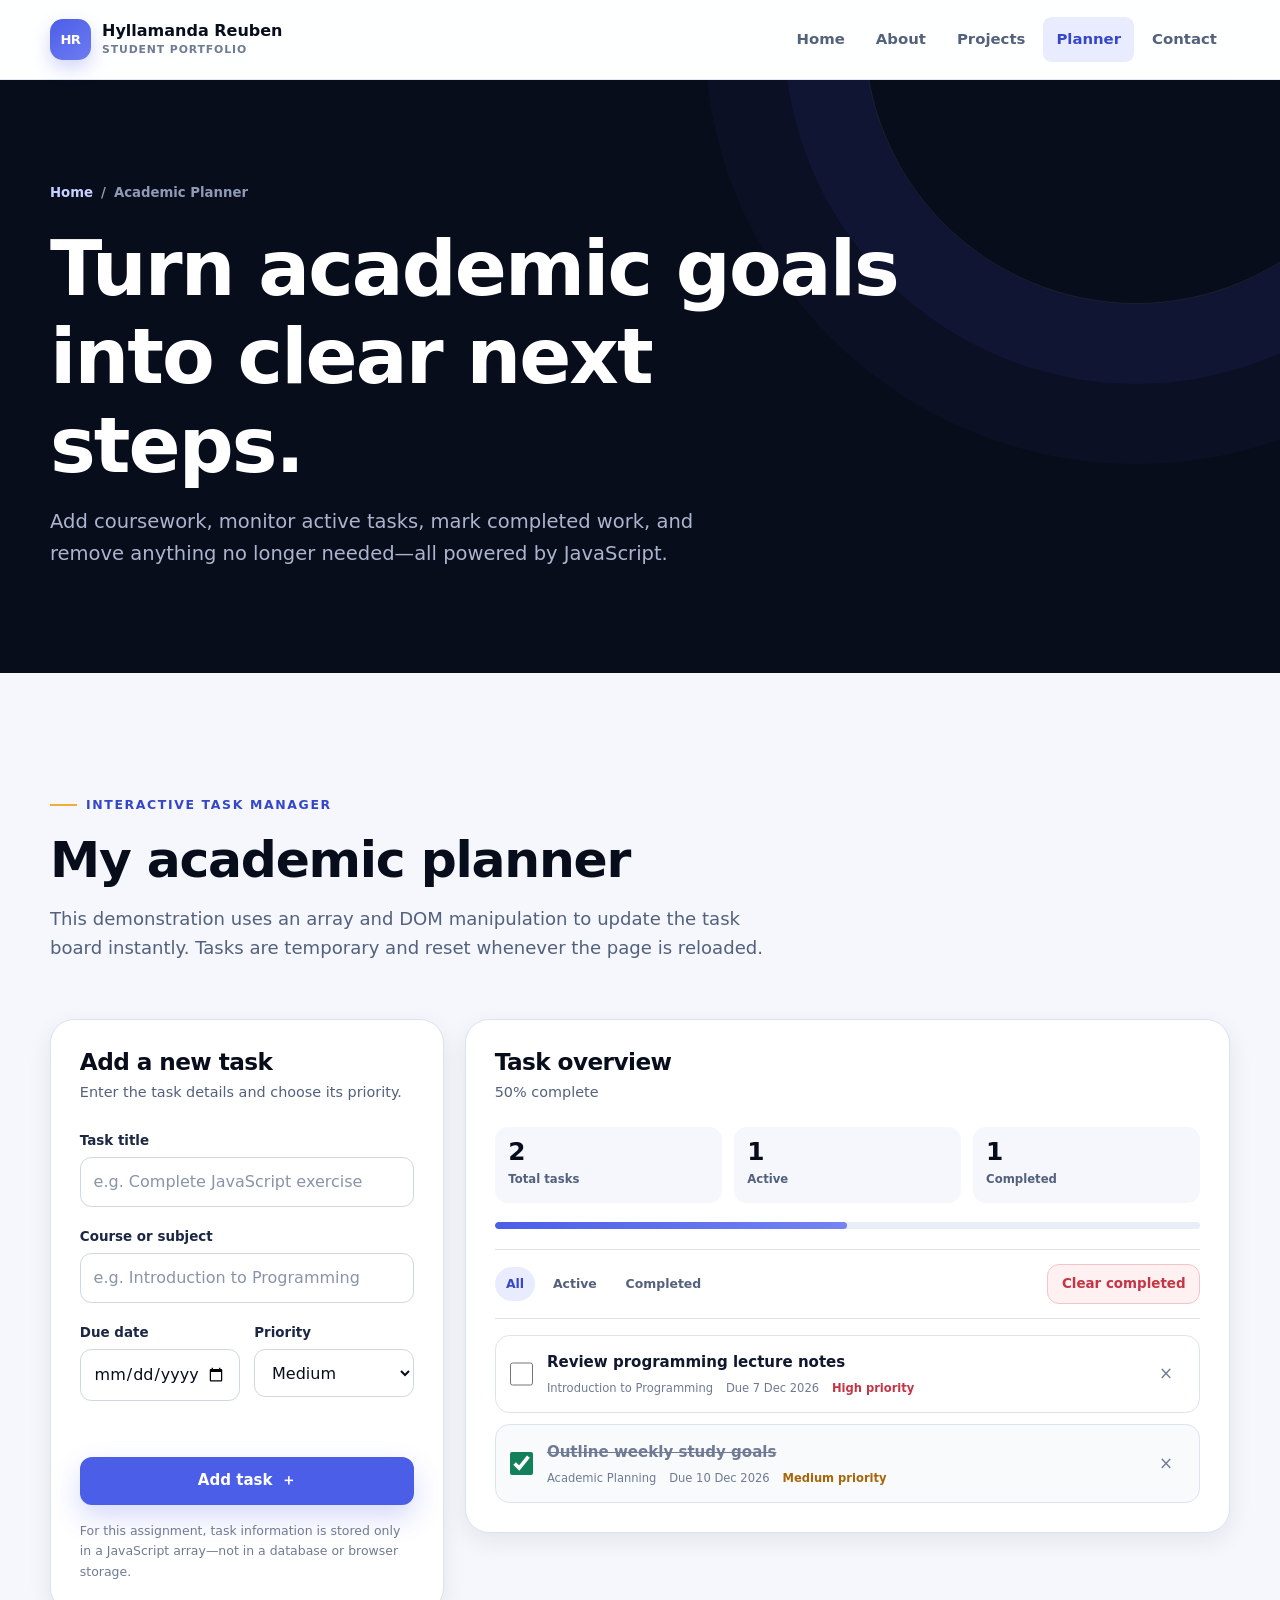
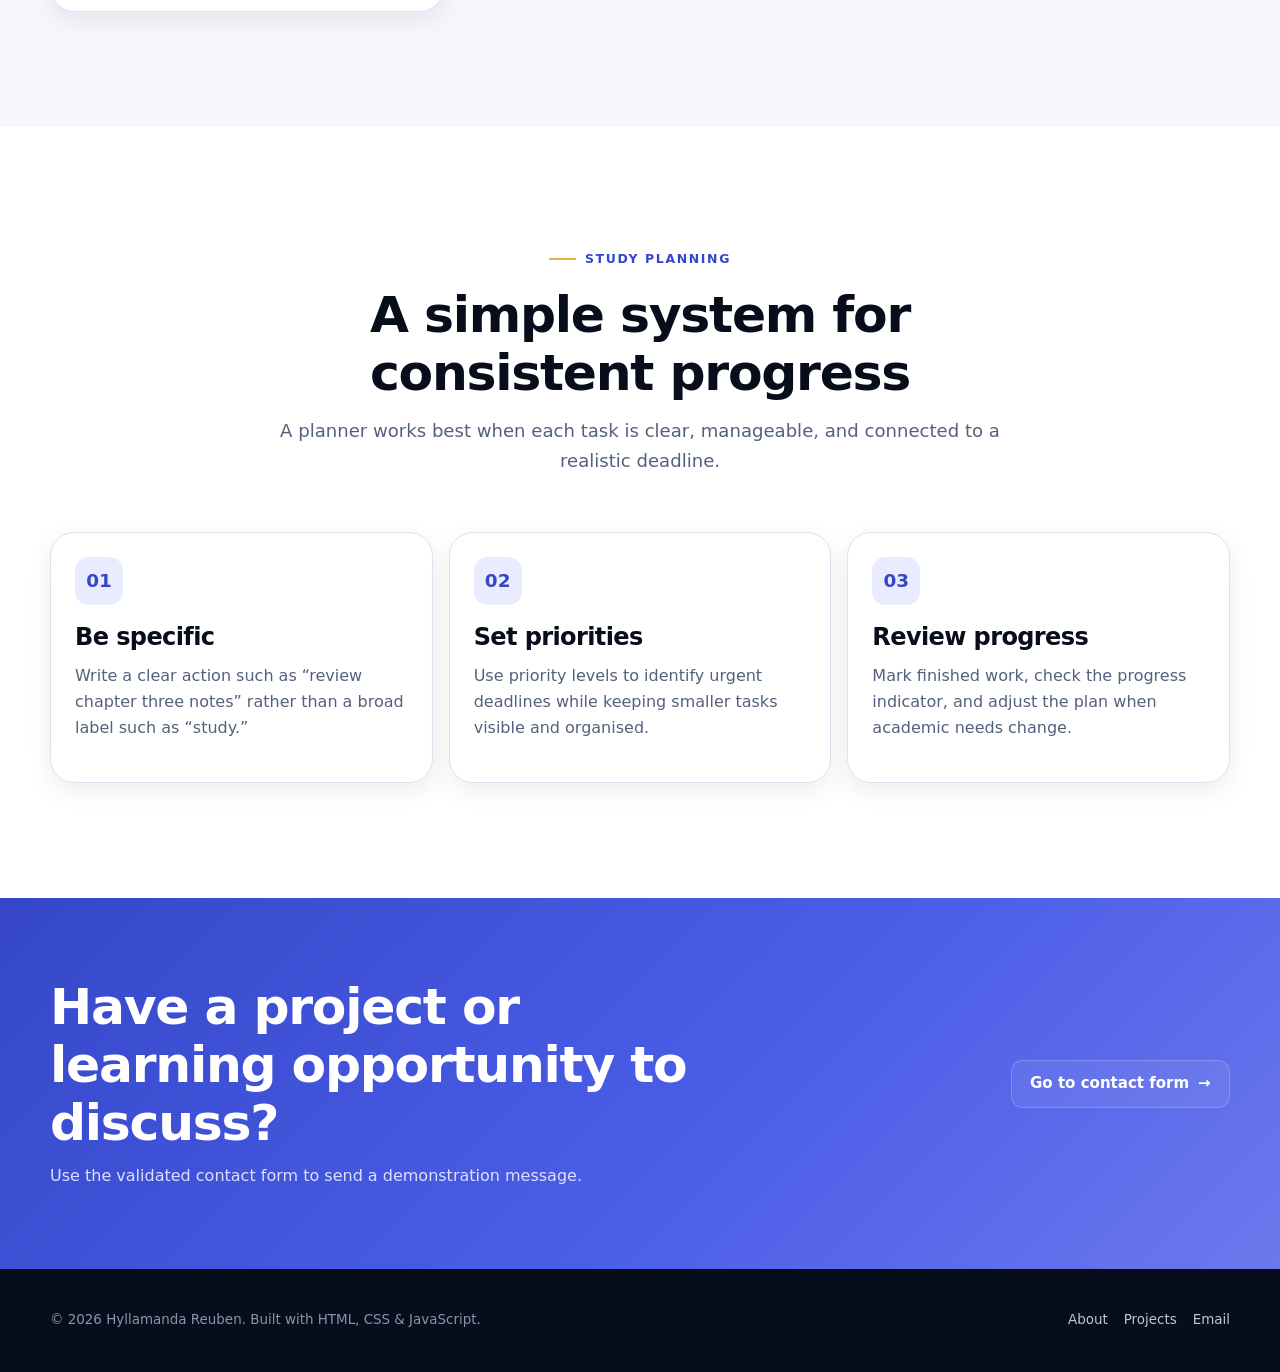
==== planner.html @ eca3fdf8 "Add files via upload" ====
<!DOCTYPE html>
<html lang="en">
<head>
  <meta charset="UTF-8">
  <meta name="viewport" content="width=device-width, initial-scale=1.0">
  <meta name="description" content="An interactive JavaScript academic planner for adding, completing, filtering, and deleting student tasks.">
  <meta name="theme-color" content="#10182d">
  <title>Academic Planner | Hyllamanda Reuben</title>
  <link rel="icon" href="favicon.svg" type="image/svg+xml">
  <link rel="stylesheet" href="styles.css">
  <script src="script.js" defer></script>
</head>
<body>
  <a class="skip-link" href="#main-content">Skip to main content</a>

  <header class="site-header">
    <div class="container nav-wrapper">
      <a class="brand" href="index.html" aria-label="Hyllamanda Reuben portfolio home">
        <span class="brand-mark" aria-hidden="true">HR</span>
        <span class="brand-text">
          <span>Hyllamanda Reuben</span>
          <small>Student portfolio</small>
        </span>
      </a>

      <button class="menu-toggle" type="button" aria-expanded="false" aria-controls="site-navigation">
        <span class="menu-toggle-lines" aria-hidden="true"></span>
        <span class="sr-only">Toggle navigation</span>
      </button>

      <nav class="site-nav" id="site-navigation" aria-label="Primary navigation">
        <ul>
          <li><a href="index.html">Home</a></li>
          <li><a href="about.html">About</a></li>
          <li><a href="projects.html">Projects</a></li>
          <li><a href="planner.html" aria-current="page">Planner</a></li>
          <li><a href="contact.html">Contact</a></li>
        </ul>
      </nav>
    </div>
  </header>

  <main id="main-content">
    <section class="page-hero" aria-labelledby="page-title">
      <div class="container">
        <nav class="breadcrumbs" aria-label="Breadcrumb">
          <a href="index.html">Home</a><span aria-hidden="true">/</span><span>Academic Planner</span>
        </nav>
        <h1 id="page-title">Turn academic goals into clear next steps.</h1>
        <p>Add coursework, monitor active tasks, mark completed work, and remove anything no longer needed—all powered by JavaScript.</p>
      </div>
    </section>

    <section class="section" aria-labelledby="planner-title">
      <div class="container">
        <header class="section-heading reveal">
          <span class="eyebrow">Interactive task manager</span>
          <h2 id="planner-title">My academic planner</h2>
          <p>This demonstration uses an array and DOM manipulation to update the task board instantly. Tasks are temporary and reset whenever the page is reloaded.</p>
        </header>

        <div class="planner-shell">
          <aside class="card task-form-card reveal" aria-labelledby="add-task-title">
            <div class="card-heading">
              <h2 id="add-task-title">Add a new task</h2>
              <p>Enter the task details and choose its priority.</p>
            </div>

            <form id="task-form" class="form-grid" novalidate>
              <div class="form-field">
                <label for="task-title">Task title</label>
                <input id="task-title" name="taskTitle" type="text" maxlength="80" placeholder="e.g. Complete JavaScript exercise" required>
              </div>

              <div class="form-field">
                <label for="task-course">Course or subject</label>
                <input id="task-course" name="taskCourse" type="text" maxlength="60" placeholder="e.g. Introduction to Programming" required>
              </div>

              <div class="form-row">
                <div class="form-field">
                  <label for="task-due-date">Due date</label>
                  <input id="task-due-date" name="taskDueDate" type="date" required>
                </div>
                <div class="form-field">
                  <label for="task-priority">Priority</label>
                  <select id="task-priority" name="taskPriority">
                    <option value="low">Low</option>
                    <option value="medium" selected>Medium</option>
                    <option value="high">High</option>
                  </select>
                </div>
              </div>

              <p class="field-error" id="task-form-error" aria-live="polite"></p>
              <button class="button button-primary" type="submit">Add task <span aria-hidden="true">＋</span></button>
              <p class="form-note">For this assignment, task information is stored only in a JavaScript array—not in a database or browser storage.</p>
            </form>
          </aside>

          <section class="card task-board reveal" aria-labelledby="task-board-title">
            <div class="card-heading">
              <h2 id="task-board-title">Task overview</h2>
              <p id="task-progress-text" aria-live="polite">0% complete</p>
            </div>

            <div class="task-summary" aria-label="Task statistics">
              <div class="summary-item">
                <strong id="total-tasks">0</strong>
                <span>Total tasks</span>
              </div>
              <div class="summary-item">
                <strong id="active-tasks">0</strong>
                <span>Active</span>
              </div>
              <div class="summary-item">
                <strong id="completed-tasks">0</strong>
                <span>Completed</span>
              </div>
            </div>

            <div class="progress-track">
              <div class="progress-bar" id="task-progress" role="progressbar" aria-label="Task completion" aria-valuemin="0" aria-valuemax="100" aria-valuenow="0"></div>
            </div>

            <div class="board-tools">
              <div class="filter-group" role="group" aria-label="Filter tasks">
                <button class="filter-button" type="button" data-task-filter="all" aria-pressed="true">All</button>
                <button class="filter-button" type="button" data-task-filter="active" aria-pressed="false">Active</button>
                <button class="filter-button" type="button" data-task-filter="completed" aria-pressed="false">Completed</button>
              </div>
              <button class="button button-danger button-sm" id="clear-completed" type="button">Clear completed</button>
            </div>

            <ul class="task-list" id="task-list" aria-label="Academic tasks"></ul>

            <div class="empty-state" id="task-empty-state" hidden>
              <span class="empty-icon" aria-hidden="true">✓</span>
              <h3>Nothing here yet</h3>
              <p>There are no tasks to display.</p>
            </div>

            <noscript>
              <p class="project-note">JavaScript is required to use the interactive academic planner.</p>
            </noscript>
          </section>
        </div>
      </div>
    </section>

    <section class="section surface-white" aria-labelledby="planner-tips-title">
      <div class="container">
        <header class="section-heading center reveal">
          <span class="eyebrow">Study planning</span>
          <h2 id="planner-tips-title">A simple system for consistent progress</h2>
          <p>A planner works best when each task is clear, manageable, and connected to a realistic deadline.</p>
        </header>

        <div class="feature-grid">
          <article class="card feature-card reveal">
            <span class="icon-tile" aria-hidden="true">01</span>
            <h3>Be specific</h3>
            <p>Write a clear action such as “review chapter three notes” rather than a broad label such as “study.”</p>
          </article>
          <article class="card feature-card reveal">
            <span class="icon-tile" aria-hidden="true">02</span>
            <h3>Set priorities</h3>
            <p>Use priority levels to identify urgent deadlines while keeping smaller tasks visible and organised.</p>
          </article>
          <article class="card feature-card reveal">
            <span class="icon-tile" aria-hidden="true">03</span>
            <h3>Review progress</h3>
            <p>Mark finished work, check the progress indicator, and adjust the plan when academic needs change.</p>
          </article>
        </div>
      </div>
    </section>

    <section class="cta-band" aria-labelledby="planner-cta-title">
      <div class="container cta-layout">
        <div>
          <h2 id="planner-cta-title">Have a project or learning opportunity to discuss?</h2>
          <p>Use the validated contact form to send a demonstration message.</p>
        </div>
        <a class="button button-ghost" href="contact.html">Go to contact form <span aria-hidden="true">→</span></a>
      </div>
    </section>
  </main>

  <footer class="site-footer">
    <div class="container footer-layout">
      <p>© <span data-current-year>2026</span> Hyllamanda Reuben. Built with HTML, CSS &amp; JavaScript.</p>
      <ul class="footer-links">
        <li><a href="about.html">About</a></li>
        <li><a href="projects.html">Projects</a></li>
        <li><a href="mailto:h.reuben2434@miva.edu.ng">Email</a></li>
      </ul>
    </div>
  </footer>

  <div class="toast-region" aria-live="polite" aria-atomic="true"></div>
</body>
</html>
---- styles.css ----
/* =====================================================
   Hyllamanda Reuben — Student Portfolio
   External stylesheet: responsive layout, Flexbox, Grid,
   navigation, transitions, animations and accessibility.
   ===================================================== */

:root {
  --ink-950: #080d1c;
  --ink-900: #10182d;
  --ink-800: #1b2744;
  --ink-700: #33405f;
  --ink-600: #53617d;
  --ink-500: #6f7b94;
  --paper: #ffffff;
  --surface: #f5f7fc;
  --surface-strong: #e9edf7;
  --primary: #4b5ee8;
  --primary-dark: #3547c8;
  --primary-soft: #e9ecff;
  --accent: #f0ad3d;
  --accent-dark: #a86608;
  --success: #12815a;
  --success-soft: #e3f7ef;
  --danger: #c53645;
  --danger-soft: #fff0f2;
  --border: #dce2ef;
  --shadow-sm: 0 8px 24px rgb(16 24 45 / 8%);
  --shadow-md: 0 18px 50px rgb(16 24 45 / 13%);
  --shadow-lg: 0 28px 70px rgb(8 13 28 / 20%);
  --radius-sm: 0.65rem;
  --radius-md: 1rem;
  --radius-lg: 1.5rem;
  --radius-xl: 2rem;
  --container: 1180px;
  --header-height: 5rem;
  --transition: 180ms ease;
}

*,
*::before,
*::after {
  box-sizing: border-box;
}

html {
  scroll-behavior: smooth;
  scroll-padding-top: calc(var(--header-height) + 1.25rem);
}

body {
  margin: 0;
  min-width: 320px;
  background: var(--surface);
  color: var(--ink-900);
  font-family: Inter, ui-sans-serif, system-ui, -apple-system, BlinkMacSystemFont, "Segoe UI", sans-serif;
  font-size: 1rem;
  line-height: 1.65;
  text-rendering: optimizeLegibility;
}

body.nav-open {
  overflow: hidden;
}

img,
picture,
svg {
  display: block;
  max-width: 100%;
}

img {
  height: auto;
}

button,
input,
select,
textarea {
  font: inherit;
}

button,
a {
  -webkit-tap-highlight-color: transparent;
}

a {
  color: var(--primary-dark);
  text-decoration-thickness: 0.08em;
  text-underline-offset: 0.18em;
}

a:hover {
  color: var(--primary);
}

p,
h1,
h2,
h3,
h4 {
  margin-top: 0;
}

h1,
h2,
h3,
h4 {
  color: var(--ink-950);
  font-weight: 750;
  line-height: 1.15;
  letter-spacing: -0.025em;
}

h1 {
  font-size: clamp(2.55rem, 7vw, 5.4rem);
}

h2 {
  font-size: clamp(1.9rem, 4vw, 3.15rem);
}

h3 {
  font-size: clamp(1.2rem, 2vw, 1.5rem);
}

::selection {
  background: var(--accent);
  color: var(--ink-950);
}

:focus-visible {
  outline: 3px solid var(--accent);
  outline-offset: 4px;
}

.container {
  width: min(100% - 2rem, var(--container));
  margin-inline: auto;
}

.narrow {
  width: min(100% - 2rem, 820px);
  margin-inline: auto;
}

.section {
  padding-block: clamp(4.25rem, 9vw, 7.5rem);
}

.section-sm {
  padding-block: clamp(2.75rem, 6vw, 4.5rem);
}

.surface-white {
  background: var(--paper);
}

.surface-dark {
  background: var(--ink-950);
  color: #dce3f6;
}

.surface-dark h2,
.surface-dark h3 {
  color: var(--paper);
}

.muted {
  color: var(--ink-600);
}

.center {
  text-align: center;
}

.sr-only {
  position: absolute;
  width: 1px;
  height: 1px;
  padding: 0;
  margin: -1px;
  overflow: hidden;
  clip: rect(0, 0, 0, 0);
  white-space: nowrap;
  border: 0;
}

.skip-link {
  position: fixed;
  z-index: 9999;
  top: 0.75rem;
  left: 0.75rem;
  padding: 0.7rem 1rem;
  border-radius: var(--radius-sm);
  background: var(--paper);
  color: var(--ink-950);
  font-weight: 750;
  transform: translateY(-180%);
  transition: transform var(--transition);
}

.skip-link:focus {
  transform: translateY(0);
}

/* Header and navigation */
.site-header {
  position: sticky;
  z-index: 1000;
  top: 0;
  height: var(--header-height);
  border-bottom: 1px solid rgb(220 226 239 / 80%);
  background: rgb(255 255 255 / 90%);
  -webkit-backdrop-filter: blur(18px);
  backdrop-filter: blur(18px);
}

.nav-wrapper {
  display: flex;
  align-items: center;
  justify-content: space-between;
  height: 100%;
  gap: 2rem;
}

.brand {
  display: inline-flex;
  align-items: center;
  gap: 0.7rem;
  color: var(--ink-950);
  font-weight: 800;
  line-height: 1.05;
  text-decoration: none;
}

.brand:hover {
  color: var(--ink-950);
}

.brand-mark {
  display: grid;
  width: 2.55rem;
  aspect-ratio: 1;
  place-items: center;
  border-radius: 0.8rem;
  background: linear-gradient(145deg, var(--primary), #6e7cf1);
  box-shadow: 0 8px 18px rgb(75 94 232 / 25%);
  color: var(--paper);
  font-size: 0.82rem;
  letter-spacing: -0.04em;
}

.brand-text span,
.brand-text small {
  display: block;
}

.brand-text small {
  margin-top: 0.25rem;
  color: var(--ink-500);
  font-size: 0.68rem;
  font-weight: 650;
  letter-spacing: 0.08em;
  text-transform: uppercase;
}

.site-nav ul {
  display: flex;
  align-items: center;
  gap: 0.3rem;
  margin: 0;
  padding: 0;
  list-style: none;
}

.site-nav a {
  display: block;
  position: relative;
  padding: 0.62rem 0.82rem;
  border-radius: 0.55rem;
  color: var(--ink-600);
  font-size: 0.93rem;
  font-weight: 700;
  text-decoration: none;
  transition: color var(--transition), background-color var(--transition), transform var(--transition);
}

.site-nav a:hover {
  background: var(--surface);
  color: var(--ink-950);
  transform: translateY(-1px);
}

.site-nav a[aria-current="page"] {
  background: var(--primary-soft);
  color: var(--primary-dark);
}

.menu-toggle {
  display: none;
  width: 2.75rem;
  height: 2.75rem;
  padding: 0;
  border: 1px solid var(--border);
  border-radius: 0.75rem;
  background: var(--paper);
  color: var(--ink-950);
  cursor: pointer;
}

.menu-toggle-lines,
.menu-toggle-lines::before,
.menu-toggle-lines::after {
  display: block;
  width: 1.25rem;
  height: 2px;
  margin: auto;
  border-radius: 99px;
  background: currentColor;
  transition: transform var(--transition), opacity var(--transition);
}

.menu-toggle-lines {
  position: relative;
}

.menu-toggle-lines::before,
.menu-toggle-lines::after {
  position: absolute;
  left: 0;
  content: "";
}

.menu-toggle-lines::before {
  transform: translateY(-6px);
}

.menu-toggle-lines::after {
  transform: translateY(6px);
}

.menu-toggle[aria-expanded="true"] .menu-toggle-lines {
  background: transparent;
}

.menu-toggle[aria-expanded="true"] .menu-toggle-lines::before {
  transform: rotate(45deg);
}

.menu-toggle[aria-expanded="true"] .menu-toggle-lines::after {
  transform: rotate(-45deg);
}

/* Common labels, buttons, cards and headings */
.eyebrow {
  display: inline-flex;
  align-items: center;
  gap: 0.55rem;
  margin-bottom: 1rem;
  color: var(--primary-dark);
  font-size: 0.78rem;
  font-weight: 800;
  letter-spacing: 0.13em;
  text-transform: uppercase;
}

.eyebrow::before {
  width: 1.7rem;
  height: 2px;
  background: var(--accent);
  content: "";
}

.surface-dark .eyebrow {
  color: #aeb9ff;
}

.section-heading {
  max-width: 720px;
  margin-bottom: clamp(2rem, 5vw, 3.5rem);
}

.section-heading.center {
  margin-inline: auto;
}

.section-heading h2 {
  margin-bottom: 0.9rem;
}

.section-heading p {
  margin-bottom: 0;
  color: var(--ink-600);
  font-size: clamp(1rem, 2vw, 1.13rem);
}

.surface-dark .section-heading p {
  color: #aeb9cf;
}

.button-row {
  display: flex;
  flex-wrap: wrap;
  gap: 0.8rem;
}

.button {
  display: inline-flex;
  min-height: 3rem;
  align-items: center;
  justify-content: center;
  gap: 0.55rem;
  padding: 0.73rem 1.15rem;
  border: 1px solid transparent;
  border-radius: 0.75rem;
  cursor: pointer;
  font-size: 0.94rem;
  font-weight: 750;
  line-height: 1;
  text-decoration: none;
  transition: transform var(--transition), box-shadow var(--transition), background-color var(--transition), border-color var(--transition);
}

.button:hover {
  transform: translateY(-2px);
}

.button-primary {
  background: var(--primary);
  box-shadow: 0 12px 28px rgb(75 94 232 / 23%);
  color: var(--paper);
}

.button-primary:hover {
  background: var(--primary-dark);
  color: var(--paper);
}

.button-secondary {
  border-color: var(--border);
  background: var(--paper);
  color: var(--ink-900);
}

.button-secondary:hover {
  border-color: #b8c1d6;
  color: var(--ink-950);
}

.button-ghost {
  border-color: rgb(255 255 255 / 18%);
  background: rgb(255 255 255 / 7%);
  color: var(--paper);
}

.button-ghost:hover {
  border-color: rgb(255 255 255 / 35%);
  background: rgb(255 255 255 / 12%);
  color: var(--paper);
}

.button-danger {
  border-color: #f1c6cb;
  background: var(--danger-soft);
  color: var(--danger);
}

.button-sm {
  min-height: 2.5rem;
  padding: 0.58rem 0.85rem;
  font-size: 0.84rem;
}

.text-link {
  display: inline-flex;
  align-items: center;
  gap: 0.4rem;
  font-weight: 750;
  text-decoration: none;
}

.text-link::after {
  content: "→";
  transition: transform var(--transition);
}

.text-link:hover::after {
  transform: translateX(4px);
}

.card {
  border: 1px solid var(--border);
  border-radius: var(--radius-lg);
  background: var(--paper);
  box-shadow: var(--shadow-sm);
}

.icon-tile {
  display: grid;
  width: 3rem;
  aspect-ratio: 1;
  place-items: center;
  border-radius: 0.85rem;
  background: var(--primary-soft);
  color: var(--primary-dark);
  font-size: 1.15rem;
  font-weight: 800;
}

.tag-list {
  display: flex;
  flex-wrap: wrap;
  gap: 0.48rem;
  margin: 0;
  padding: 0;
  list-style: none;
}

.tag {
  display: inline-flex;
  padding: 0.35rem 0.64rem;
  border: 1px solid var(--border);
  border-radius: 999px;
  background: var(--surface);
  color: var(--ink-700);
  font-size: 0.76rem;
  font-weight: 750;
  line-height: 1.3;
}

/* Home hero */
.home-hero {
  position: relative;
  overflow: hidden;
  padding-block: clamp(3rem, 8vw, 7rem);
  background:
    radial-gradient(circle at 82% 20%, rgb(75 94 232 / 14%), transparent 28rem),
    radial-gradient(circle at 5% 90%, rgb(240 173 61 / 12%), transparent 25rem),
    var(--paper);
}

.home-hero::before {
  position: absolute;
  inset: 0;
  opacity: 0.28;
  background-image: linear-gradient(#dfe4f1 1px, transparent 1px), linear-gradient(90deg, #dfe4f1 1px, transparent 1px);
  background-size: 60px 60px;
  -webkit-mask-image: linear-gradient(to right, transparent, black 55%, transparent);
  mask-image: linear-gradient(to right, transparent, black 55%, transparent);
  pointer-events: none;
  content: "";
}

.hero-grid {
  display: grid;
  position: relative;
  z-index: 1;
  grid-template-columns: minmax(0, 1.08fr) minmax(340px, 0.78fr);
  align-items: center;
  gap: clamp(2.5rem, 7vw, 6rem);
}

.hero-copy h1 {
  max-width: 760px;
  margin-bottom: 1.3rem;
}

.hero-copy h1 span {
  color: var(--primary);
}

.hero-lead {
  max-width: 660px;
  margin-bottom: 2rem;
  color: var(--ink-600);
  font-size: clamp(1.05rem, 2vw, 1.25rem);
}

.hero-meta {
  display: flex;
  flex-wrap: wrap;
  gap: 1.25rem;
  margin-top: 2rem;
  color: var(--ink-700);
  font-size: 0.9rem;
  font-weight: 650;
}

.hero-meta span {
  display: inline-flex;
  align-items: center;
  gap: 0.45rem;
}

.meta-dot {
  width: 0.48rem;
  height: 0.48rem;
  border-radius: 50%;
  background: var(--success);
  box-shadow: 0 0 0 5px var(--success-soft);
}

.hero-visual {
  position: relative;
  width: min(100%, 450px);
  margin-inline: auto;
  animation: hero-arrive 700ms ease-out both;
}

.portrait-frame {
  position: relative;
  padding: 0.65rem;
  border-radius: 2rem;
  background: var(--paper);
  box-shadow: var(--shadow-lg);
  transform: rotate(1.5deg);
}

.portrait-frame::before {
  position: absolute;
  z-index: -1;
  inset: -1rem 1rem 1rem -1rem;
  border-radius: 2rem;
  background: linear-gradient(145deg, var(--primary), #7a88f3 60%, var(--accent));
  content: "";
}

.portrait-frame img {
  width: 100%;
  aspect-ratio: 1 / 1.08;
  border-radius: 1.55rem;
  object-fit: cover;
  object-position: center 26%;
}

.float-card {
  position: absolute;
  z-index: 2;
  right: -1.2rem;
  bottom: 2.4rem;
  max-width: 220px;
  padding: 0.9rem 1rem;
  border: 1px solid rgb(255 255 255 / 70%);
  border-radius: 1rem;
  background: rgb(255 255 255 / 93%);
  box-shadow: var(--shadow-md);
  -webkit-backdrop-filter: blur(10px);
  backdrop-filter: blur(10px);
}

.float-card strong,
.float-card span {
  display: block;
}

.float-card strong {
  color: var(--ink-950);
  font-size: 0.9rem;
}

.float-card span {
  color: var(--ink-600);
  font-size: 0.76rem;
}

.quick-facts {
  display: grid;
  grid-template-columns: repeat(3, 1fr);
  gap: 1rem;
  margin-top: -1.5rem;
  position: relative;
  z-index: 3;
}

.fact-card {
  display: flex;
  align-items: center;
  gap: 1rem;
  padding: 1.15rem;
}

.fact-card strong,
.fact-card span {
  display: block;
}

.fact-card strong {
  margin-bottom: 0.18rem;
  color: var(--ink-950);
  line-height: 1.25;
}

.fact-card span {
  color: var(--ink-600);
  font-size: 0.84rem;
}

/* Biography and feature grids */
.two-column {
  display: grid;
  grid-template-columns: repeat(2, minmax(0, 1fr));
  align-items: center;
  gap: clamp(2.5rem, 7vw, 6rem);
}

.bio-copy p {
  color: var(--ink-600);
  font-size: 1.04rem;
}

.bio-copy .lead-line {
  color: var(--ink-800);
  font-size: clamp(1.15rem, 2vw, 1.35rem);
  font-weight: 650;
}

.value-panel {
  position: relative;
  overflow: hidden;
  padding: clamp(1.5rem, 4vw, 2.4rem);
  background: var(--ink-950);
  color: #c4cce0;
}

.value-panel::after {
  position: absolute;
  width: 14rem;
  height: 14rem;
  right: -5rem;
  bottom: -7rem;
  border-radius: 50%;
  background: rgb(75 94 232 / 36%);
  filter: blur(1px);
  content: "";
}

.value-panel > * {
  position: relative;
  z-index: 1;
}

.value-panel h3 {
  color: var(--paper);
  font-size: 1.8rem;
}

.check-list,
.detail-list {
  margin: 1.4rem 0 0;
  padding: 0;
  list-style: none;
}

.check-list li {
  display: flex;
  gap: 0.8rem;
  align-items: flex-start;
  padding-block: 0.6rem;
}

.check-list li::before {
  display: grid;
  flex: 0 0 1.35rem;
  width: 1.35rem;
  aspect-ratio: 1;
  margin-top: 0.18rem;
  place-items: center;
  border-radius: 50%;
  background: rgb(240 173 61 / 18%);
  color: #ffd483;
  font-size: 0.72rem;
  font-weight: 900;
  content: "✓";
}

.feature-grid {
  display: grid;
  grid-template-columns: repeat(3, 1fr);
  gap: 1rem;
}

.feature-card {
  padding: 1.5rem;
  transition: transform var(--transition), box-shadow var(--transition), border-color var(--transition);
}

.feature-card:hover {
  border-color: #c5ccef;
  box-shadow: var(--shadow-md);
  transform: translateY(-5px);
}

.feature-card .icon-tile {
  margin-bottom: 1.2rem;
}

.feature-card h3 {
  margin-bottom: 0.7rem;
}

.feature-card p {
  margin-bottom: 1rem;
  color: var(--ink-600);
}

.audio-card {
  display: grid;
  overflow: hidden;
  grid-template-columns: 0.75fr 1.25fr;
}

.audio-visual {
  display: grid;
  min-height: 280px;
  place-items: center;
  padding: 2rem;
  background:
    radial-gradient(circle at 30% 25%, rgb(240 173 61 / 35%), transparent 9rem),
    linear-gradient(145deg, #202d55, var(--ink-950));
  color: var(--paper);
}

.sound-mark {
  display: flex;
  height: 100px;
  align-items: center;
  gap: 0.35rem;
}

.sound-mark span {
  width: 0.38rem;
  border-radius: 999px;
  background: var(--accent);
  animation: sound-wave 1.2s ease-in-out infinite alternate;
}

.sound-mark span:nth-child(1),
.sound-mark span:nth-child(5) { height: 35%; }
.sound-mark span:nth-child(2),
.sound-mark span:nth-child(4) { height: 68%; animation-delay: 180ms; }
.sound-mark span:nth-child(3) { height: 100%; animation-delay: 360ms; }

.audio-content {
  padding: clamp(1.5rem, 5vw, 3rem);
}

.audio-content audio {
  width: 100%;
  margin: 1.25rem 0;
  accent-color: var(--primary);
}

.transcript {
  border-top: 1px solid var(--border);
  padding-top: 1rem;
}

.transcript summary {
  cursor: pointer;
  color: var(--primary-dark);
  font-weight: 750;
}

.transcript p {
  margin: 0.9rem 0 0;
  color: var(--ink-600);
  font-size: 0.9rem;
}

/* Inner page banner */
.page-hero {
  position: relative;
  overflow: hidden;
  padding-block: clamp(3.75rem, 8vw, 6.5rem);
  background: var(--ink-950);
  color: #cbd3e8;
}

.page-hero::after {
  position: absolute;
  width: 34rem;
  height: 34rem;
  top: -20rem;
  right: -8rem;
  border: 1px solid rgb(255 255 255 / 8%);
  border-radius: 50%;
  box-shadow: 0 0 0 5rem rgb(75 94 232 / 7%), 0 0 0 10rem rgb(75 94 232 / 4%);
  content: "";
}

.page-hero .container {
  position: relative;
  z-index: 1;
}

.page-hero h1 {
  max-width: 850px;
  margin-bottom: 1rem;
  color: var(--paper);
  font-size: clamp(2.5rem, 7vw, 4.8rem);
}

.page-hero p {
  max-width: 720px;
  margin-bottom: 0;
  color: #abb5ce;
  font-size: clamp(1.03rem, 2vw, 1.22rem);
}

.breadcrumbs {
  display: flex;
  gap: 0.5rem;
  margin-bottom: 1.3rem;
  color: #8f9ab5;
  font-size: 0.83rem;
  font-weight: 700;
}

.breadcrumbs a {
  color: #c8d0ff;
  text-decoration: none;
}

/* About page */
.profile-summary {
  display: grid;
  grid-template-columns: 0.7fr 1.3fr;
  align-items: stretch;
  overflow: hidden;
}

.profile-summary-image {
  min-height: 460px;
}

.profile-summary-image img {
  width: 100%;
  height: 100%;
  object-fit: cover;
  object-position: center 25%;
}

.profile-summary-content {
  padding: clamp(1.8rem, 5vw, 4rem);
}

.profile-summary-content h2 {
  margin-bottom: 1rem;
}

.profile-summary-content > p {
  color: var(--ink-600);
  font-size: 1.04rem;
}

.profile-meta-grid {
  display: grid;
  grid-template-columns: repeat(2, minmax(0, 1fr));
  gap: 0.85rem;
  margin-top: 1.7rem;
}

.profile-meta-item {
  padding: 0.9rem;
  border-radius: 0.8rem;
  background: var(--surface);
}

.profile-meta-item span,
.profile-meta-item strong {
  display: block;
}

.profile-meta-item span {
  color: var(--ink-500);
  font-size: 0.72rem;
  font-weight: 800;
  letter-spacing: 0.08em;
  text-transform: uppercase;
}

.profile-meta-item strong {
  margin-top: 0.2rem;
  color: var(--ink-800);
  font-size: 0.9rem;
}

.table-wrap {
  overflow-x: auto;
  border: 1px solid var(--border);
  border-radius: var(--radius-lg);
  background: var(--paper);
  box-shadow: var(--shadow-sm);
}

.academic-table {
  width: 100%;
  border-collapse: collapse;
  text-align: left;
}

.academic-table caption {
  padding: 1.25rem 1.4rem;
  border-bottom: 1px solid var(--border);
  color: var(--ink-950);
  font-weight: 800;
  text-align: left;
}

.academic-table th,
.academic-table td {
  padding: 1rem 1.25rem;
  border-bottom: 1px solid var(--border);
  vertical-align: top;
}

.academic-table th {
  background: var(--surface);
  color: var(--ink-700);
  font-size: 0.76rem;
  letter-spacing: 0.07em;
  text-transform: uppercase;
}

.academic-table td {
  color: var(--ink-700);
}

.academic-table tbody tr:last-child td {
  border-bottom: 0;
}

.academic-table tbody tr:hover {
  background: #fafbfe;
}

.status-pill {
  display: inline-flex;
  align-items: center;
  gap: 0.35rem;
  padding: 0.3rem 0.6rem;
  border-radius: 999px;
  background: var(--success-soft);
  color: var(--success);
  font-size: 0.73rem;
  font-weight: 800;
  white-space: nowrap;
}

.status-pill.neutral {
  background: var(--surface-strong);
  color: var(--ink-600);
}

.skills-layout {
  display: grid;
  grid-template-columns: repeat(3, minmax(0, 1fr));
  gap: 1rem;
}

.skill-group {
  padding: 1.5rem;
}

.skill-group h3 {
  margin: 1rem 0 0.5rem;
}

.skill-group p {
  color: var(--ink-600);
  font-size: 0.92rem;
}

.skill-list {
  display: grid;
  gap: 0.7rem;
  margin: 1.1rem 0 0;
  padding: 0;
  list-style: none;
}

.skill-list li {
  display: flex;
  align-items: center;
  gap: 0.55rem;
  color: var(--ink-700);
  font-size: 0.91rem;
  font-weight: 650;
}

.skill-list li::before {
  width: 0.48rem;
  height: 0.48rem;
  border-radius: 50%;
  background: var(--accent);
  content: "";
}

.interest-grid {
  display: grid;
  grid-template-columns: repeat(2, minmax(0, 1fr));
  gap: 1rem;
}

.interest-card {
  display: flex;
  gap: 1.2rem;
  padding: 1.5rem;
}

.interest-card h3 {
  margin-bottom: 0.45rem;
}

.interest-card p {
  margin: 0;
  color: var(--ink-600);
}

.roadmap-list {
  display: grid;
  grid-template-columns: repeat(4, 1fr);
  gap: 1rem;
  margin: 0;
  padding: 0;
  counter-reset: roadmap;
  list-style: none;
}

.roadmap-list li {
  position: relative;
  padding: 4rem 1.3rem 1.4rem;
  border: 1px solid rgb(255 255 255 / 12%);
  border-radius: var(--radius-md);
  background: rgb(255 255 255 / 5%);
  counter-increment: roadmap;
}

.roadmap-list li::before {
  position: absolute;
  top: 1.2rem;
  left: 1.3rem;
  color: var(--accent);
  font-size: 0.78rem;
  font-weight: 850;
  letter-spacing: 0.1em;
  content: "0" counter(roadmap);
}

.roadmap-list strong {
  display: block;
  margin-bottom: 0.45rem;
  color: var(--paper);
}

.roadmap-list span {
  color: #aeb7cc;
  font-size: 0.87rem;
}

/* Projects page */
.project-grid {
  display: grid;
  gap: 1.4rem;
}

.project-card {
  display: grid;
  overflow: hidden;
  grid-template-columns: minmax(320px, 0.9fr) minmax(0, 1.1fr);
  transition: box-shadow var(--transition), transform var(--transition);
}

.project-card:hover {
  box-shadow: var(--shadow-md);
  transform: translateY(-3px);
}

.project-image-wrap {
  position: relative;
  min-height: 360px;
  background: var(--surface-strong);
}

.project-image-wrap img {
  width: 100%;
  height: 100%;
  object-fit: cover;
}

.project-number {
  position: absolute;
  top: 1rem;
  left: 1rem;
  padding: 0.35rem 0.7rem;
  border-radius: 999px;
  background: rgb(8 13 28 / 80%);
  color: var(--paper);
  font-size: 0.75rem;
  font-weight: 800;
  -webkit-backdrop-filter: blur(8px);
  backdrop-filter: blur(8px);
}

.project-content {
  display: flex;
  flex-direction: column;
  justify-content: center;
  padding: clamp(1.5rem, 4vw, 2.8rem);
}

.project-content h2 {
  margin: 0.8rem 0 0.75rem;
  font-size: clamp(1.7rem, 3vw, 2.3rem);
}

.project-content > p {
  color: var(--ink-600);
}

.project-features {
  display: grid;
  grid-template-columns: repeat(2, 1fr);
  gap: 0.55rem 1rem;
  margin: 1.2rem 0 1.5rem;
  padding: 0;
  color: var(--ink-700);
  font-size: 0.87rem;
  list-style: none;
}

.project-features li {
  display: flex;
  gap: 0.55rem;
}

.project-features li::before {
  color: var(--success);
  font-weight: 900;
  content: "✓";
}

.project-note {
  margin-top: 1.5rem;
  padding: 1rem 1.2rem;
  border-left: 4px solid var(--accent);
  border-radius: 0 var(--radius-sm) var(--radius-sm) 0;
  background: #fff8ea;
  color: #72511c;
  font-size: 0.88rem;
}

.process-grid {
  display: grid;
  grid-template-columns: repeat(4, 1fr);
  gap: 1rem;
}

.process-card {
  padding: 1.4rem;
  border: 1px solid rgb(255 255 255 / 12%);
  border-radius: var(--radius-md);
  background: rgb(255 255 255 / 5%);
}

.process-card span {
  color: var(--accent);
  font-size: 0.8rem;
  font-weight: 850;
  letter-spacing: 0.1em;
}

.process-card h3 {
  margin: 0.8rem 0 0.5rem;
  color: var(--paper);
}

.process-card p {
  margin: 0;
  color: #aeb7cc;
  font-size: 0.88rem;
}

/* Planner */
.planner-shell {
  display: grid;
  grid-template-columns: minmax(290px, 0.68fr) minmax(0, 1.32fr);
  align-items: start;
  gap: 1.3rem;
}

.task-form-card,
.task-board {
  padding: clamp(1.25rem, 3vw, 1.8rem);
}

.card-heading {
  margin-bottom: 1.35rem;
}

.card-heading h2 {
  margin-bottom: 0.35rem;
  font-size: 1.45rem;
}

.card-heading p {
  margin: 0;
  color: var(--ink-600);
  font-size: 0.9rem;
}

.form-grid {
  display: grid;
  gap: 1rem;
}

.form-row {
  display: grid;
  grid-template-columns: repeat(2, minmax(0, 1fr));
  gap: 0.9rem;
}

.form-field label {
  display: inline-block;
  margin-bottom: 0.35rem;
  color: var(--ink-800);
  font-size: 0.84rem;
  font-weight: 750;
}

.form-field input,
.form-field select,
.form-field textarea {
  width: 100%;
  border: 1px solid #cfd6e5;
  border-radius: 0.7rem;
  background: var(--paper);
  color: var(--ink-950);
  transition: border-color var(--transition), box-shadow var(--transition), background-color var(--transition);
}

.form-field input,
.form-field select {
  min-height: 3rem;
  padding: 0.65rem 0.8rem;
}

.form-field textarea {
  min-height: 145px;
  padding: 0.75rem 0.8rem;
  resize: vertical;
}

.form-field input::placeholder,
.form-field textarea::placeholder {
  color: #8994aa;
}

.form-field input:hover,
.form-field select:hover,
.form-field textarea:hover {
  border-color: #adb7cb;
}

.form-field input:focus,
.form-field select:focus,
.form-field textarea:focus {
  border-color: var(--primary);
  box-shadow: 0 0 0 4px rgb(75 94 232 / 12%);
  outline: none;
}

.form-field [aria-invalid="true"] {
  border-color: var(--danger);
  background: var(--danger-soft);
  box-shadow: 0 0 0 3px rgb(197 54 69 / 10%);
}

.field-error {
  min-height: 1.2rem;
  margin: 0.3rem 0 0;
  color: var(--danger);
  font-size: 0.78rem;
  font-weight: 650;
}

.form-note {
  margin: 0;
  color: var(--ink-500);
  font-size: 0.78rem;
}

.task-summary {
  display: grid;
  grid-template-columns: repeat(3, 1fr);
  gap: 0.7rem;
  margin-bottom: 1.2rem;
}

.summary-item {
  padding: 0.85rem;
  border-radius: 0.8rem;
  background: var(--surface);
}

.summary-item strong,
.summary-item span {
  display: block;
}

.summary-item strong {
  color: var(--ink-950);
  font-size: 1.55rem;
  line-height: 1;
}

.summary-item span {
  margin-top: 0.3rem;
  color: var(--ink-600);
  font-size: 0.73rem;
  font-weight: 700;
}

.progress-track {
  height: 0.42rem;
  margin-bottom: 1.3rem;
  overflow: hidden;
  border-radius: 99px;
  background: var(--surface-strong);
}

.progress-bar {
  width: 0;
  height: 100%;
  border-radius: inherit;
  background: linear-gradient(90deg, var(--primary), #7583f3);
  transition: width 350ms ease;
}

.board-tools {
  display: flex;
  align-items: center;
  justify-content: space-between;
  gap: 1rem;
  padding-block: 0.85rem;
  border-top: 1px solid var(--border);
  border-bottom: 1px solid var(--border);
}

.filter-group {
  display: flex;
  flex-wrap: wrap;
  gap: 0.4rem;
}

.filter-button {
  padding: 0.42rem 0.7rem;
  border: 0;
  border-radius: 999px;
  background: transparent;
  color: var(--ink-600);
  cursor: pointer;
  font-size: 0.78rem;
  font-weight: 750;
}

.filter-button:hover,
.filter-button[aria-pressed="true"] {
  background: var(--primary-soft);
  color: var(--primary-dark);
}

.task-list {
  display: grid;
  gap: 0.7rem;
  margin: 1rem 0 0;
  padding: 0;
  list-style: none;
}

.task-item {
  display: grid;
  grid-template-columns: auto minmax(0, 1fr) auto;
  align-items: center;
  gap: 0.85rem;
  padding: 0.9rem;
  border: 1px solid var(--border);
  border-radius: 0.9rem;
  background: var(--paper);
  transition: border-color var(--transition), background-color var(--transition), transform var(--transition);
}

.task-item:hover {
  border-color: #bdc5e4;
  transform: translateX(2px);
}

.task-item.is-completed {
  background: #f9fafc;
}

.task-check {
  display: grid;
  width: 1.45rem;
  height: 1.45rem;
  margin: 0;
  place-content: center;
  accent-color: var(--success);
  cursor: pointer;
}

.task-copy {
  min-width: 0;
}

.task-title {
  margin: 0;
  overflow-wrap: anywhere;
  color: var(--ink-900);
  font-size: 0.94rem;
  font-weight: 750;
}

.is-completed .task-title {
  color: var(--ink-500);
  text-decoration: line-through;
}

.task-meta {
  display: flex;
  flex-wrap: wrap;
  gap: 0.35rem 0.8rem;
  margin-top: 0.25rem;
  color: var(--ink-500);
  font-size: 0.72rem;
}

.priority-label {
  font-weight: 800;
}

.priority-high { color: var(--danger); }
.priority-medium { color: var(--accent-dark); }
.priority-low { color: var(--success); }

.delete-task {
  display: grid;
  width: 2.35rem;
  aspect-ratio: 1;
  place-items: center;
  border: 0;
  border-radius: 0.65rem;
  background: transparent;
  color: var(--ink-500);
  cursor: pointer;
  font-size: 1.05rem;
  transition: color var(--transition), background-color var(--transition);
}

.delete-task:hover {
  background: var(--danger-soft);
  color: var(--danger);
}

.empty-state {
  padding: 2.5rem 1rem;
  text-align: center;
}

.empty-state[hidden] {
  display: none;
}

.empty-icon {
  display: grid;
  width: 3.4rem;
  aspect-ratio: 1;
  margin: 0 auto 0.8rem;
  place-items: center;
  border-radius: 50%;
  background: var(--primary-soft);
  color: var(--primary-dark);
  font-size: 1.4rem;
}

.empty-state h3 {
  margin-bottom: 0.3rem;
  font-size: 1rem;
}

.empty-state p {
  margin: 0;
  color: var(--ink-500);
  font-size: 0.83rem;
}

/* Contact page */
.contact-layout {
  display: grid;
  grid-template-columns: 0.72fr 1.28fr;
  align-items: start;
  gap: 1.3rem;
}

.contact-panel {
  position: sticky;
  top: calc(var(--header-height) + 1.5rem);
  overflow: hidden;
  padding: clamp(1.5rem, 4vw, 2rem);
  background: var(--ink-950);
  color: #bbc5dc;
}

.contact-panel h2 {
  color: var(--paper);
}

.contact-panel > p {
  color: #aeb8cf;
}

.contact-list {
  display: grid;
  gap: 0.75rem;
  margin: 1.6rem 0 0;
  padding: 0;
  list-style: none;
}

.contact-list li {
  display: flex;
  gap: 0.8rem;
  padding: 0.9rem;
  border: 1px solid rgb(255 255 255 / 10%);
  border-radius: 0.8rem;
  background: rgb(255 255 255 / 5%);
}

.contact-list .contact-icon {
  display: grid;
  flex: 0 0 2.2rem;
  width: 2.2rem;
  aspect-ratio: 1;
  place-items: center;
  border-radius: 0.6rem;
  background: rgb(240 173 61 / 15%);
  color: #ffd483;
  font-size: 0.76rem;
  font-weight: 850;
}

.contact-list span,
.contact-list a,
.contact-list strong {
  display: block;
}

.contact-list span {
  color: #8995af;
  font-size: 0.7rem;
  font-weight: 800;
  letter-spacing: 0.08em;
  text-transform: uppercase;
}

.contact-list a,
.contact-list strong {
  margin-top: 0.15rem;
  color: var(--paper);
  font-size: 0.88rem;
  text-decoration: none;
  overflow-wrap: anywhere;
}

.contact-form-card {
  padding: clamp(1.5rem, 4vw, 2.5rem);
}

.contact-form-card h2 {
  margin-bottom: 0.4rem;
}

.contact-form-card > p {
  margin-bottom: 1.5rem;
  color: var(--ink-600);
}

.success-message {
  margin-bottom: 1.2rem;
  padding: 1rem;
  border: 1px solid #b9e6d5;
  border-radius: 0.8rem;
  background: var(--success-soft);
  color: #0e6849;
  font-weight: 650;
}

.success-message[hidden] {
  display: none;
}

/* Call to action and footer */
.cta-band {
  padding-block: clamp(3rem, 7vw, 5rem);
  background: linear-gradient(135deg, var(--primary-dark), var(--primary) 58%, #6c78ed);
  color: #e9ecff;
}

.cta-layout {
  display: flex;
  align-items: center;
  justify-content: space-between;
  gap: 2rem;
}

.cta-layout h2 {
  max-width: 700px;
  margin-bottom: 0.7rem;
  color: var(--paper);
}

.cta-layout p {
  max-width: 650px;
  margin: 0;
  color: #dce0ff;
}

.site-footer {
  padding-block: 2.5rem;
  background: var(--ink-950);
  color: #8894ad;
  font-size: 0.84rem;
}

.footer-layout {
  display: flex;
  align-items: center;
  justify-content: space-between;
  gap: 1.5rem;
}

.footer-layout p {
  margin: 0;
}

.footer-links {
  display: flex;
  flex-wrap: wrap;
  gap: 1rem;
  margin: 0;
  padding: 0;
  list-style: none;
}

.footer-links a {
  color: #bdc6da;
  text-decoration: none;
}

.footer-links a:hover {
  color: var(--paper);
}

.toast-region {
  position: fixed;
  z-index: 3000;
  right: 1rem;
  bottom: 1rem;
  display: grid;
  width: min(calc(100% - 2rem), 380px);
  gap: 0.65rem;
  pointer-events: none;
}

.toast {
  padding: 0.9rem 1rem;
  border: 1px solid rgb(255 255 255 / 14%);
  border-radius: 0.85rem;
  background: var(--ink-900);
  box-shadow: var(--shadow-lg);
  color: var(--paper);
  font-size: 0.86rem;
  font-weight: 650;
  animation: toast-in 240ms ease-out both;
}

/* Motion */
.js .reveal {
  opacity: 0;
  transform: translateY(22px);
  transition: opacity 600ms ease, transform 600ms ease;
}

.js .reveal.is-visible {
  opacity: 1;
  transform: translateY(0);
}

@keyframes hero-arrive {
  from { opacity: 0; transform: translateY(18px) scale(0.98); }
  to { opacity: 1; transform: translateY(0) scale(1); }
}

@keyframes sound-wave {
  from { transform: scaleY(0.55); opacity: 0.6; }
  to { transform: scaleY(1); opacity: 1; }
}

@keyframes toast-in {
  from { opacity: 0; transform: translateY(12px); }
  to { opacity: 1; transform: translateY(0); }
}

/* Responsive layouts */
@media (max-width: 980px) {
  .menu-toggle {
    display: grid;
    place-items: center;
  }

  .site-nav {
    position: fixed;
    top: var(--header-height);
    right: 0;
    bottom: 0;
    left: 0;
    padding: 1rem;
    background: rgb(8 13 28 / 45%);
    opacity: 0;
    pointer-events: none;
    transition: opacity var(--transition);
  }

  .site-nav ul {
    display: grid;
    align-content: start;
    gap: 0.35rem;
    max-width: 520px;
    margin-inline: auto;
    padding: 0.75rem;
    border: 1px solid var(--border);
    border-radius: var(--radius-md);
    background: var(--paper);
    box-shadow: var(--shadow-lg);
    transform: translateY(-8px);
    transition: transform var(--transition);
  }

  .site-nav a {
    padding: 0.9rem 1rem;
  }

  .site-nav.is-open {
    opacity: 1;
    pointer-events: auto;
  }

  .site-nav.is-open ul {
    transform: translateY(0);
  }

  .hero-grid,
  .two-column,
  .profile-summary,
  .audio-card,
  .planner-shell,
  .contact-layout {
    grid-template-columns: 1fr;
  }

  .hero-copy {
    text-align: center;
  }

  .hero-copy h1,
  .hero-lead {
    margin-inline: auto;
  }

  .hero-copy .eyebrow,
  .hero-copy .button-row,
  .hero-meta {
    justify-content: center;
  }

  .hero-visual {
    max-width: 430px;
  }

  .quick-facts,
  .feature-grid,
  .skills-layout {
    grid-template-columns: repeat(3, 1fr);
  }

  .project-card {
    grid-template-columns: 1fr;
  }

  .project-image-wrap {
    min-height: 0;
    aspect-ratio: 16 / 9;
  }

  .process-grid,
  .roadmap-list {
    grid-template-columns: repeat(2, 1fr);
  }

  .contact-panel {
    position: static;
  }
}

@media (max-width: 760px) {
  :root {
    --header-height: 4.5rem;
  }

  .brand-text small {
    display: none;
  }

  .quick-facts,
  .feature-grid,
  .skills-layout {
    grid-template-columns: 1fr;
  }

  .quick-facts {
    margin-top: 1rem;
  }

  .fact-card {
    padding: 1rem;
  }

  .profile-summary-image {
    min-height: 360px;
  }

  .interest-grid,
  .project-features {
    grid-template-columns: 1fr;
  }

  .cta-layout,
  .footer-layout {
    align-items: flex-start;
    flex-direction: column;
  }

  .academic-table {
    min-width: 650px;
  }

  .project-content {
    padding: 1.4rem;
  }

  .board-tools {
    align-items: flex-start;
    flex-direction: column;
  }
}

@media (max-width: 560px) {
  .container,
  .narrow {
    width: min(100% - 1.25rem, var(--container));
  }

  .brand-mark {
    width: 2.35rem;
  }

  .home-hero {
    padding-top: 2.5rem;
  }

  .hero-grid {
    grid-template-columns: minmax(0, 1fr);
  }

  .hero-copy h1 {
    font-size: clamp(2.35rem, 13vw, 3.5rem);
  }

  .button-row .button {
    width: 100%;
  }

  .hero-meta {
    align-items: center;
    flex-direction: column;
    gap: 0.55rem;
  }

  .hero-visual {
    width: calc(100% - 1.5rem);
  }

  .float-card {
    right: -0.6rem;
    bottom: 1.2rem;
  }

  .profile-meta-grid,
  .form-row,
  .task-summary,
  .process-grid,
  .roadmap-list {
    grid-template-columns: 1fr;
  }

  .task-summary {
    grid-template-columns: repeat(3, 1fr);
  }

  .summary-item {
    padding: 0.7rem;
  }

  .summary-item strong {
    font-size: 1.3rem;
  }

  .interest-card {
    align-items: flex-start;
    flex-direction: column;
  }

  .task-item {
    grid-template-columns: auto minmax(0, 1fr) auto;
    gap: 0.6rem;
    padding: 0.75rem;
  }

  .footer-links {
    gap: 0.7rem;
  }
}

@media (prefers-reduced-motion: reduce) {
  *,
  *::before,
  *::after {
    scroll-behavior: auto !important;
    animation-duration: 0.01ms !important;
    animation-iteration-count: 1 !important;
    transition-duration: 0.01ms !important;
  }

  .js .reveal {
    opacity: 1;
    transform: none;
  }
}
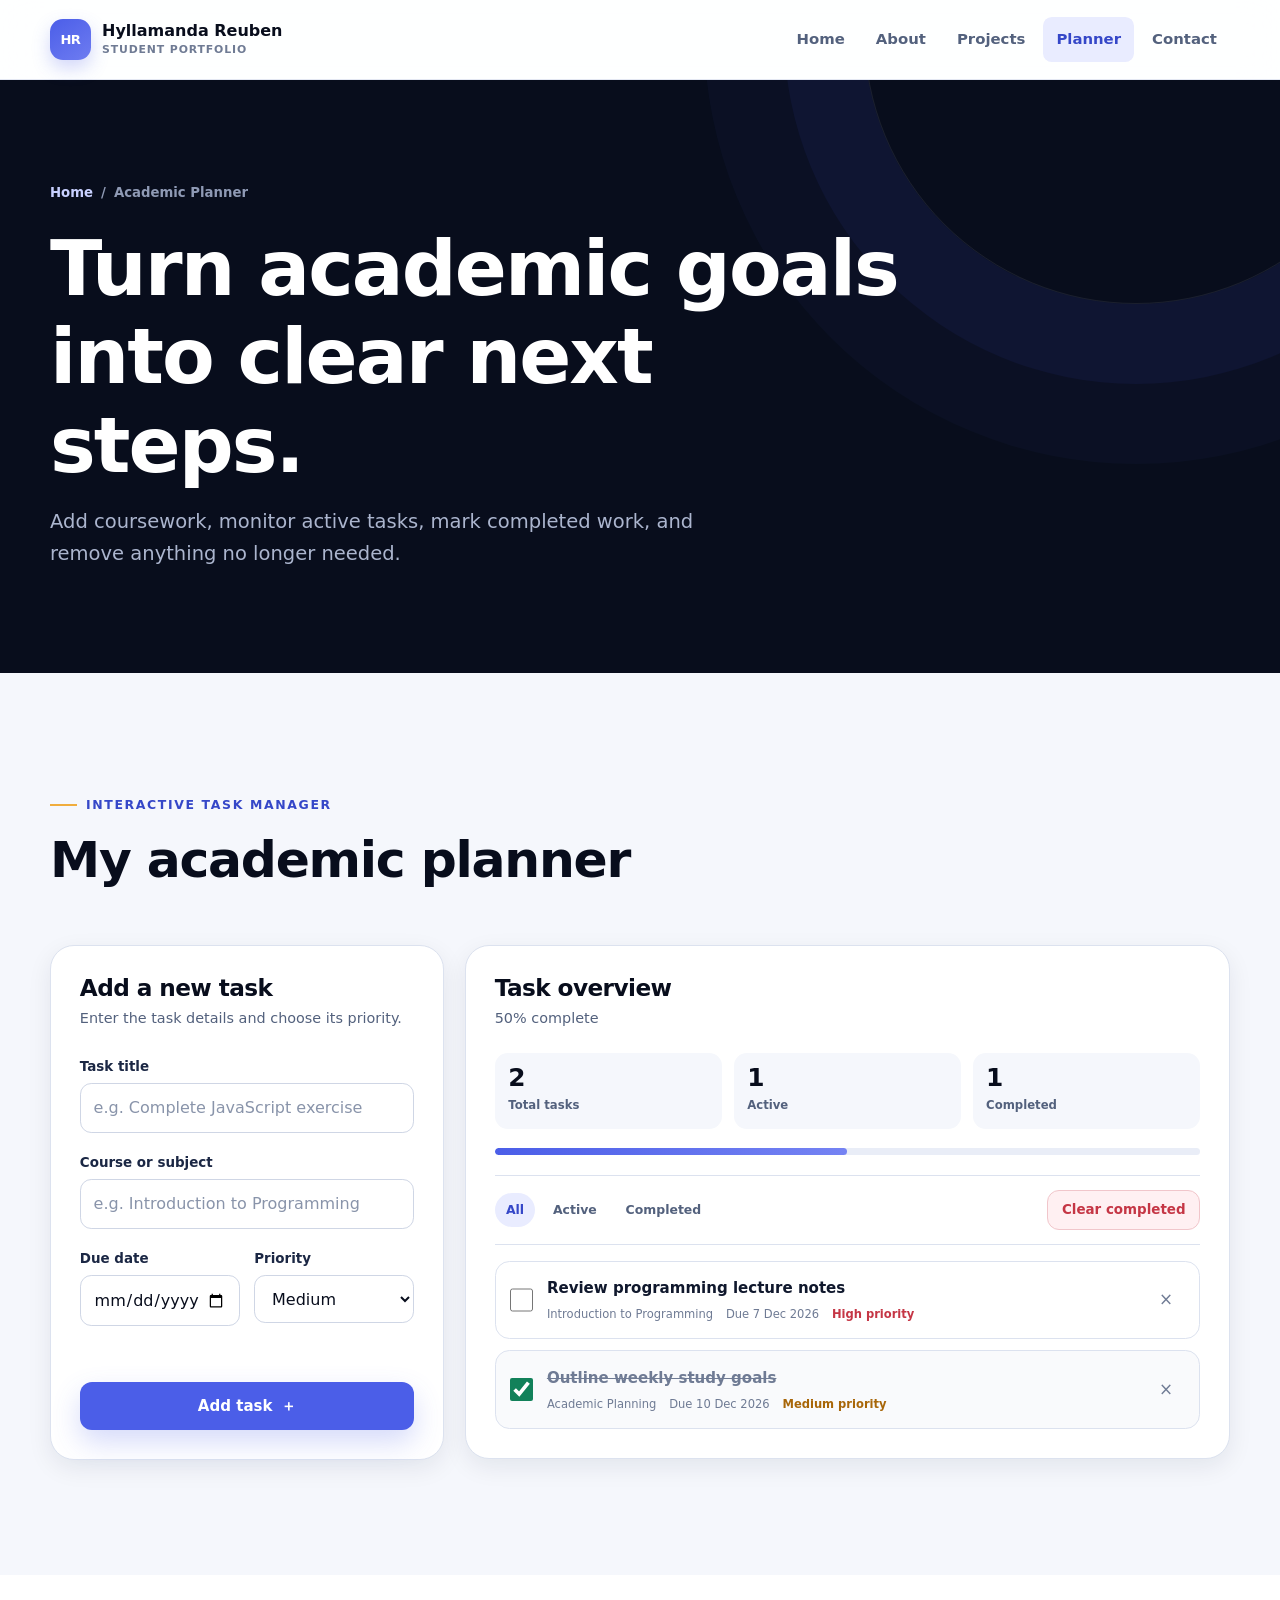
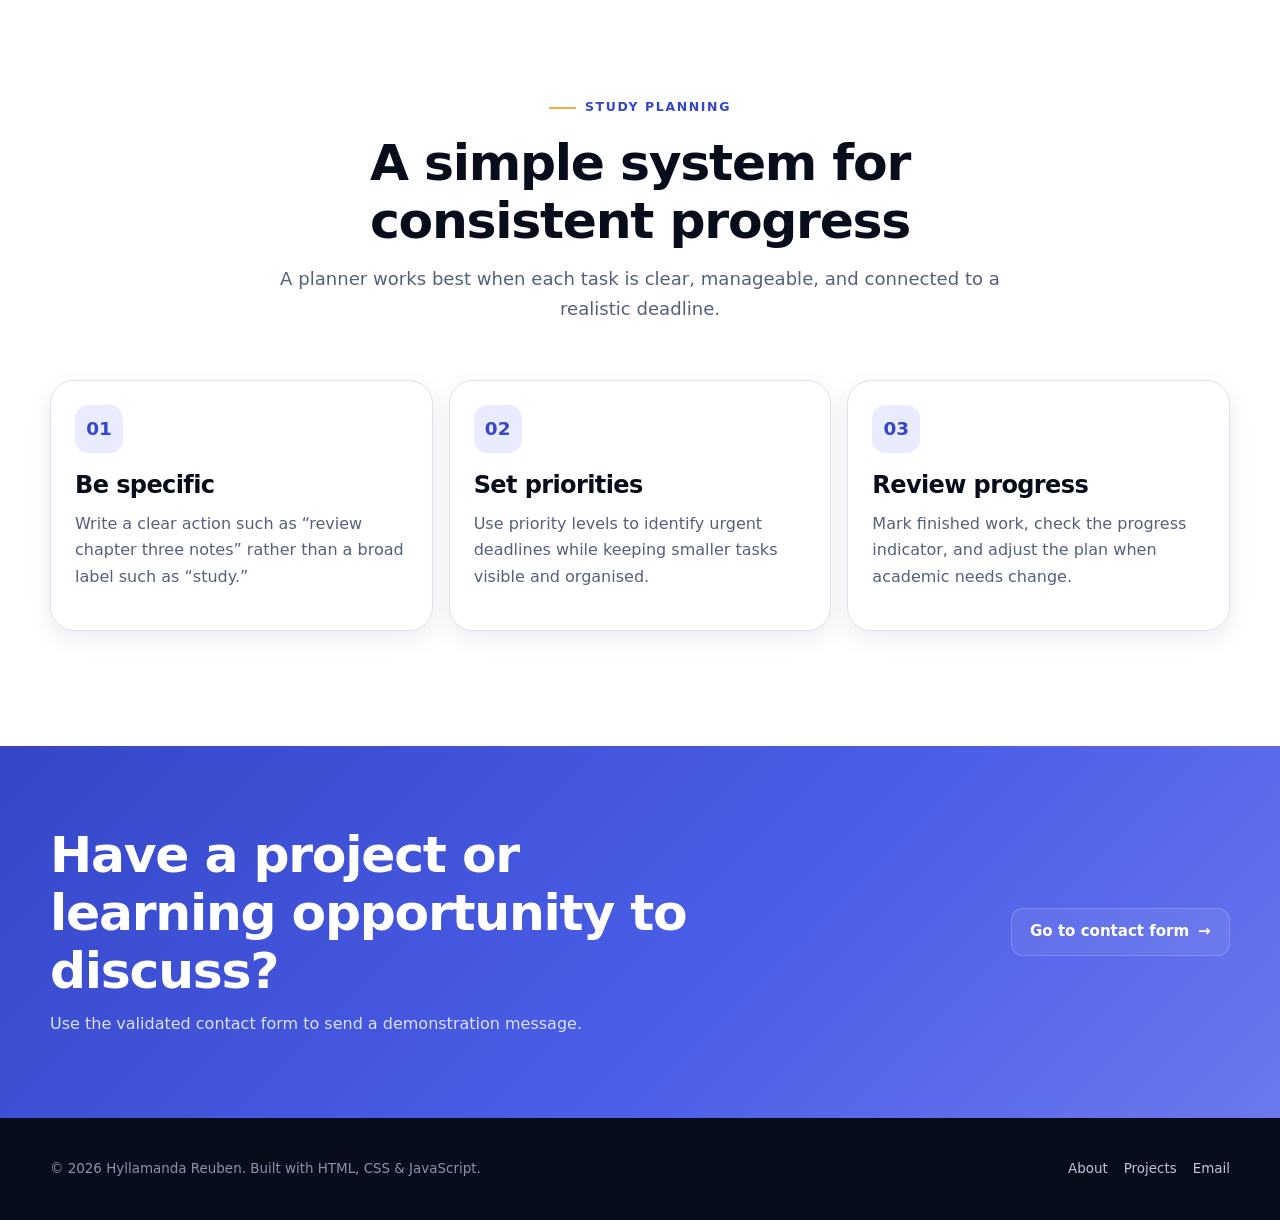
==== commit 867b0798: "Edit planner" ====
--- a/planner.html
+++ b/planner.html
@@ -47,7 +47,7 @@
           <a href="index.html">Home</a><span aria-hidden="true">/</span><span>Academic Planner</span>
         </nav>
         <h1 id="page-title">Turn academic goals into clear next steps.</h1>
-        <p>Add coursework, monitor active tasks, mark completed work, and remove anything no longer needed—all powered by JavaScript.</p>
+        <p>Add coursework, monitor active tasks, mark completed work, and remove anything no longer needed.</p>
       </div>
     </section>
 
@@ -56,7 +56,7 @@
         <header class="section-heading reveal">
           <span class="eyebrow">Interactive task manager</span>
           <h2 id="planner-title">My academic planner</h2>
-          <p>This demonstration uses an array and DOM manipulation to update the task board instantly. Tasks are temporary and reset whenever the page is reloaded.</p>
+          
         </header>
 
         <div class="planner-shell">
@@ -94,7 +94,7 @@
 
               <p class="field-error" id="task-form-error" aria-live="polite"></p>
               <button class="button button-primary" type="submit">Add task <span aria-hidden="true">＋</span></button>
-              <p class="form-note">For this assignment, task information is stored only in a JavaScript array—not in a database or browser storage.</p>
+              
             </form>
           </aside>
 
